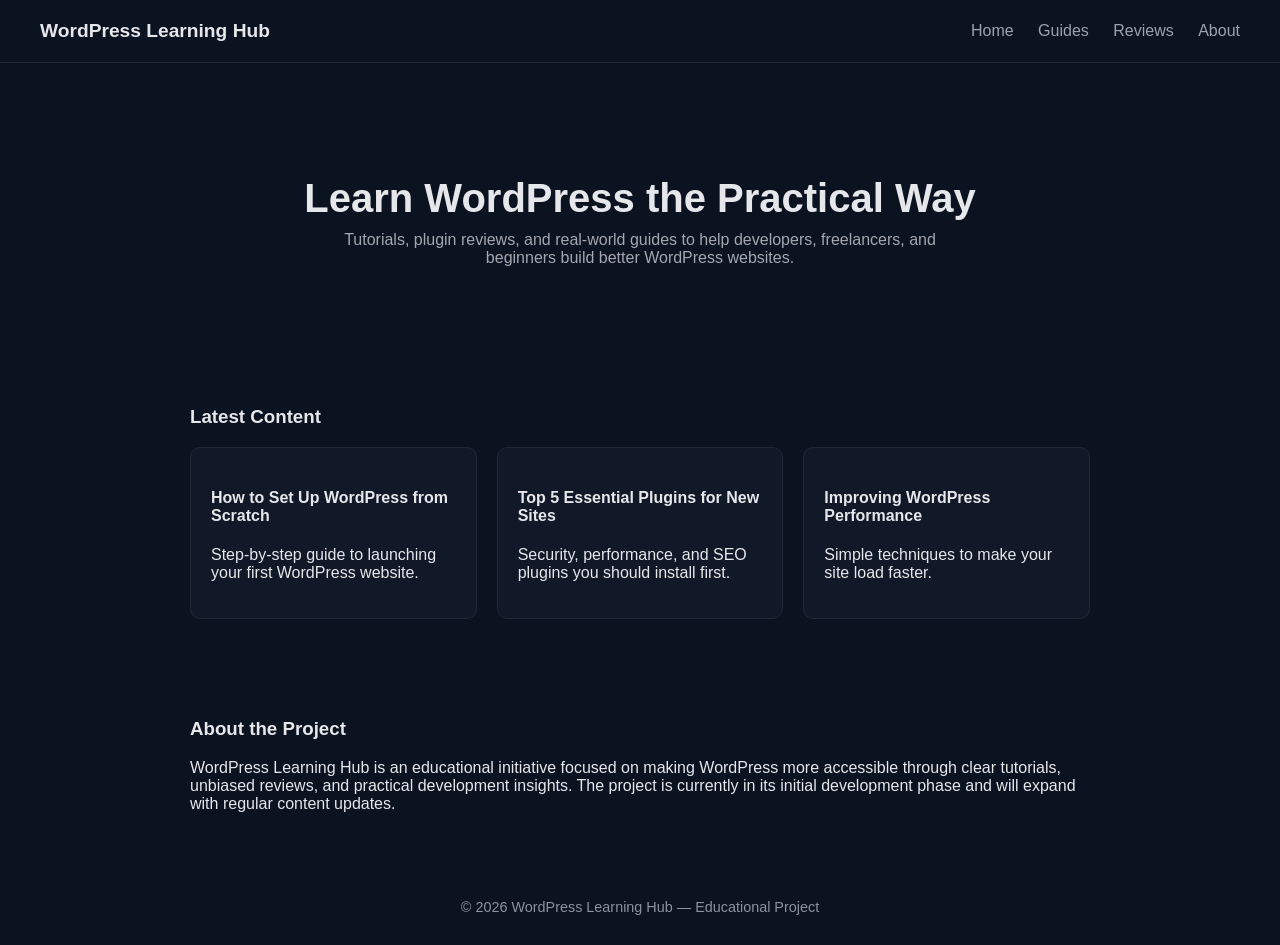
==== index.html @ a3cb044b "Create index.html" ====
<!DOCTYPE html>
<html lang="en">
<head>
  <meta charset="UTF-8" />
  <meta name="viewport" content="width=device-width, initial-scale=1.0"/>
  <title>WordPress Learning Hub</title>

  <style>
    body {
      margin: 0;
      font-family: -apple-system, BlinkMacSystemFont, "Segoe UI", Roboto, Arial;
      background: #0b1220;
      color: #e5e7eb;
    }

    header {
      padding: 20px 40px;
      border-bottom: 1px solid #1f2937;
      display: flex;
      justify-content: space-between;
      align-items: center;
    }

    header h1 {
      font-size: 1.2rem;
      margin: 0;
    }

    nav a {
      color: #9ca3af;
      margin-left: 20px;
      text-decoration: none;
    }

    .hero {
      padding: 80px 40px;
      text-align: center;
    }

    .hero h2 {
      font-size: 2.5rem;
      margin-bottom: 10px;
    }

    .hero p {
      max-width: 600px;
      margin: auto;
      opacity: 0.7;
    }

    .section {
      padding: 40px;
      max-width: 900px;
      margin: auto;
    }

    .cards {
      display: grid;
      grid-template-columns: repeat(auto-fit, minmax(250px, 1fr));
      gap: 20px;
    }

    .card {
      background: #111827;
      padding: 20px;
      border-radius: 10px;
      border: 1px solid #1f2937;
    }

    footer {
      text-align: center;
      padding: 30px;
      font-size: 0.9rem;
      opacity: 0.6;
    }
  </style>
</head>

<body>

<header>
  <h1>WordPress Learning Hub</h1>
  <nav>
    <a href="#">Home</a>
    <a href="#">Guides</a>
    <a href="#">Reviews</a>
    <a href="#">About</a>
  </nav>
</header>

<section class="hero">
  <h2>Learn WordPress the Practical Way</h2>
  <p>
    Tutorials, plugin reviews, and real-world guides to help developers,
    freelancers, and beginners build better WordPress websites.
  </p>
</section>

<section class="section">
  <h3>Latest Content</h3>
  <div class="cards">
    <div class="card">
      <h4>How to Set Up WordPress from Scratch</h4>
      <p>Step-by-step guide to launching your first WordPress website.</p>
    </div>

    <div class="card">
      <h4>Top 5 Essential Plugins for New Sites</h4>
      <p>Security, performance, and SEO plugins you should install first.</p>
    </div>

    <div class="card">
      <h4>Improving WordPress Performance</h4>
      <p>Simple techniques to make your site load faster.</p>
    </div>
  </div>
</section>

<section class="section">
  <h3>About the Project</h3>
  <p>
    WordPress Learning Hub is an educational initiative focused on making
    WordPress more accessible through clear tutorials, unbiased reviews,
    and practical development insights. The project is currently in its
    initial development phase and will expand with regular content updates.
  </p>
</section>

<footer>
  © 2026 WordPress Learning Hub — Educational Project
</footer>

</body>
</html>
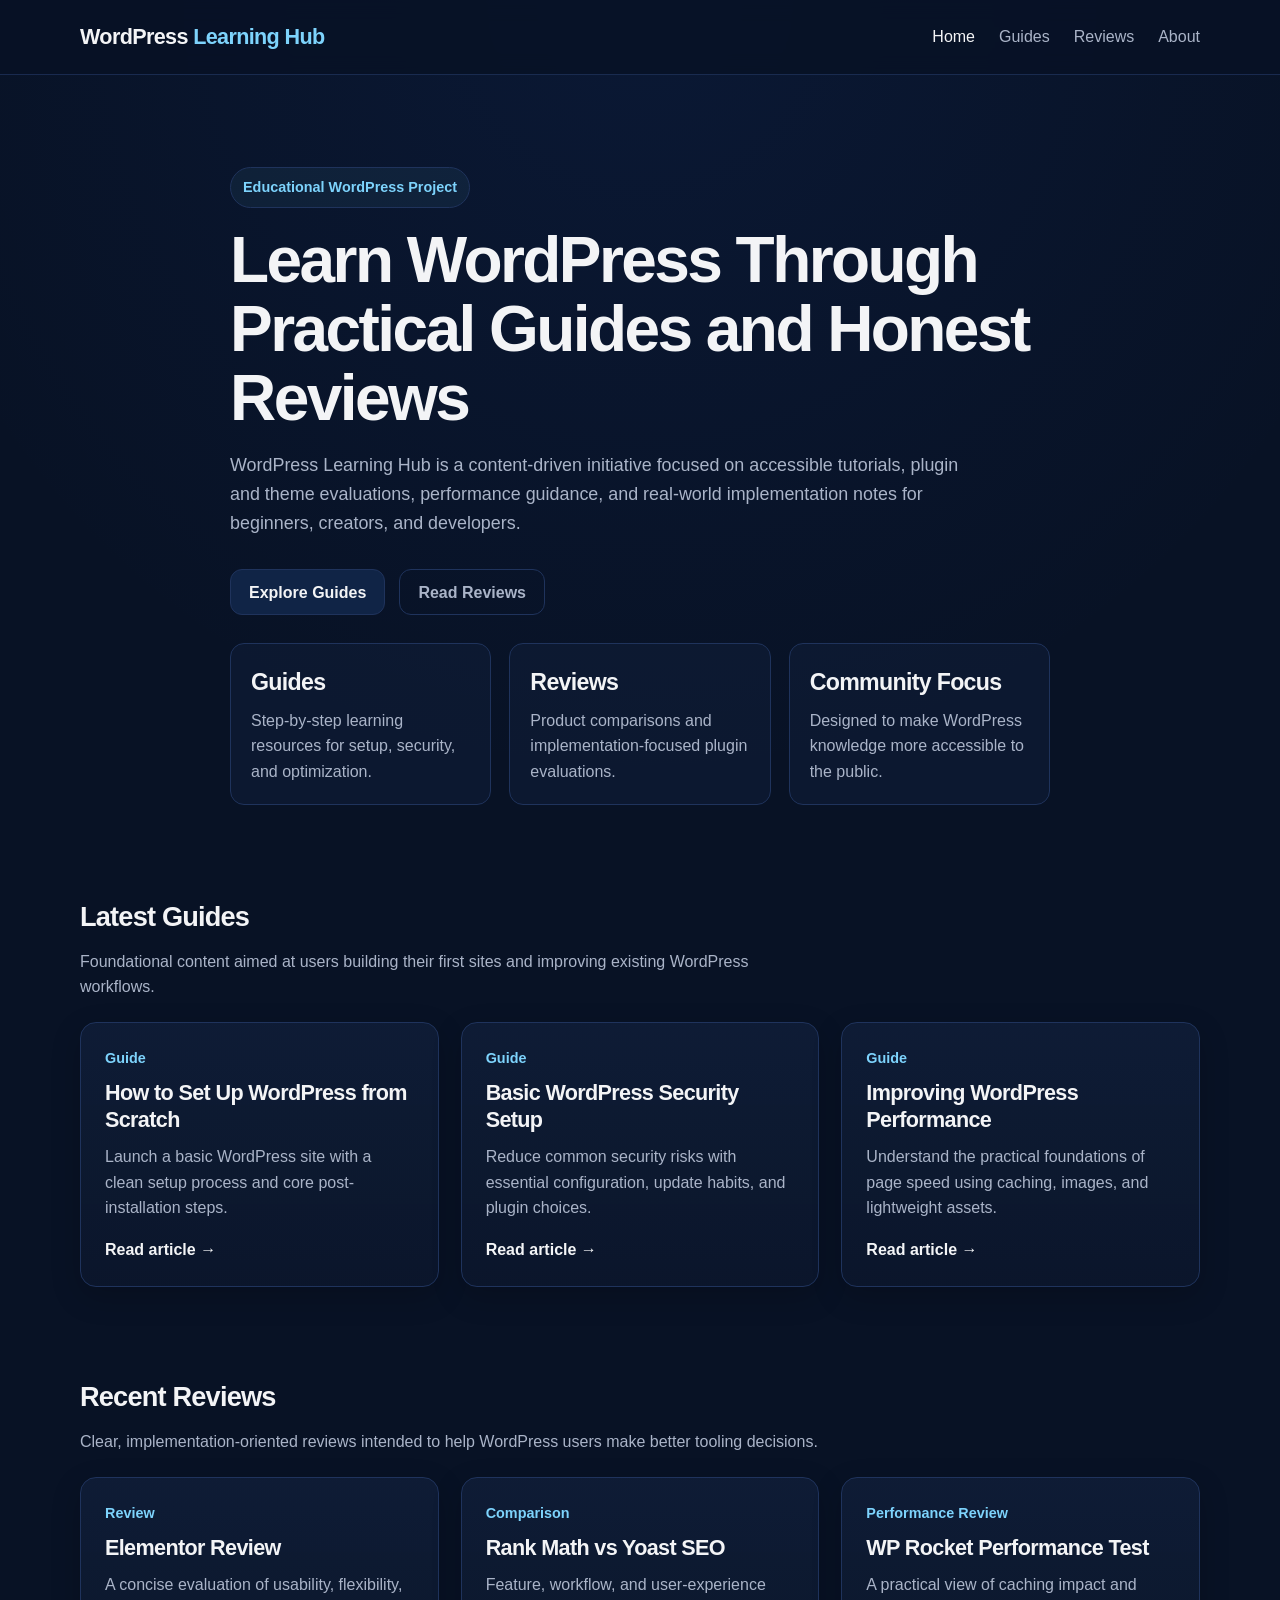
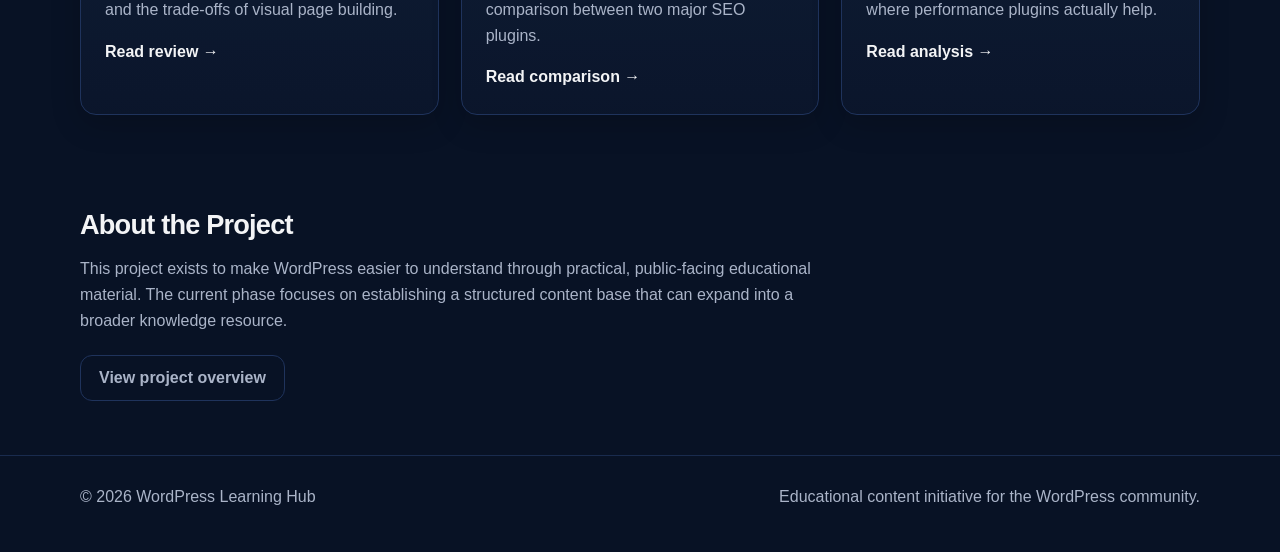
==== commit 42810545: "v2" ====
--- a/index.html
+++ b/index.html
@@ -2,133 +2,139 @@
 <html lang="en">
 <head>
   <meta charset="UTF-8" />
-  <meta name="viewport" content="width=device-width, initial-scale=1.0"/>
+  <meta name="viewport" content="width=device-width, initial-scale=1.0" />
   <title>WordPress Learning Hub</title>
+  <meta name="description" content="Educational WordPress project with tutorials, reviews, and practical implementation guides." />
+  <link rel="stylesheet" href="style.css" />
+</head>
+<body>
+  <header class="site-header">
+    <div class="container header-inner">
+      <a class="brand" href="index.html">WordPress <span>Learning Hub</span></a>
+      <nav class="site-nav">
+        <a class="active" href="index.html">Home</a>
+        <a href="guides.html">Guides</a>
+        <a href="reviews.html">Reviews</a>
+        <a href="about.html">About</a>
+      </nav>
+    </div>
+  </header>
 
-  <style>
-    body {
-      margin: 0;
-      font-family: -apple-system, BlinkMacSystemFont, "Segoe UI", Roboto, Arial;
-      background: #0b1220;
-      color: #e5e7eb;
-    }
+  <main>
+    <section class="hero">
+      <div class="container hero-inner">
+        <div class="eyebrow">Educational WordPress Project</div>
+        <h1>Learn WordPress Through Practical Guides and Honest Reviews</h1>
+        <p>
+          WordPress Learning Hub is a content-driven initiative focused on accessible tutorials,
+          plugin and theme evaluations, performance guidance, and real-world implementation notes
+          for beginners, creators, and developers.
+        </p>
+        <div class="hero-actions">
+          <a class="button button-primary" href="guides.html">Explore Guides</a>
+          <a class="button button-secondary" href="reviews.html">Read Reviews</a>
+        </div>
 
-    header {
-      padding: 20px 40px;
-      border-bottom: 1px solid #1f2937;
-      display: flex;
-      justify-content: space-between;
-      align-items: center;
-    }
+        <div class="stats">
+          <div class="stat">
+            <strong>Guides</strong>
+            <span>Step-by-step learning resources for setup, security, and optimization.</span>
+          </div>
+          <div class="stat">
+            <strong>Reviews</strong>
+            <span>Product comparisons and implementation-focused plugin evaluations.</span>
+          </div>
+          <div class="stat">
+            <strong>Community Focus</strong>
+            <span>Designed to make WordPress knowledge more accessible to the public.</span>
+          </div>
+        </div>
+      </div>
+    </section>
 
-    header h1 {
-      font-size: 1.2rem;
-      margin: 0;
-    }
+    <section class="section">
+      <div class="container">
+        <div class="section-header">
+          <h2>Latest Guides</h2>
+          <p>Foundational content aimed at users building their first sites and improving existing WordPress workflows.</p>
+        </div>
 
-    nav a {
-      color: #9ca3af;
-      margin-left: 20px;
-      text-decoration: none;
-    }
+        <div class="grid grid-3">
+          <a class="card" href="guides/install-wordpress.html">
+            <div class="meta">Guide</div>
+            <h3>How to Set Up WordPress from Scratch</h3>
+            <p>Launch a basic WordPress site with a clean setup process and core post-installation steps.</p>
+            <span class="card-link">Read article →</span>
+          </a>
 
-    .hero {
-      padding: 80px 40px;
-      text-align: center;
-    }
+          <a class="card" href="guides/security-setup.html">
+            <div class="meta">Guide</div>
+            <h3>Basic WordPress Security Setup</h3>
+            <p>Reduce common security risks with essential configuration, update habits, and plugin choices.</p>
+            <span class="card-link">Read article →</span>
+          </a>
 
-    .hero h2 {
-      font-size: 2.5rem;
-      margin-bottom: 10px;
-    }
+          <a class="card" href="guides/speed-optimization.html">
+            <div class="meta">Guide</div>
+            <h3>Improving WordPress Performance</h3>
+            <p>Understand the practical foundations of page speed using caching, images, and lightweight assets.</p>
+            <span class="card-link">Read article →</span>
+          </a>
+        </div>
+      </div>
+    </section>
 
-    .hero p {
-      max-width: 600px;
-      margin: auto;
-      opacity: 0.7;
-    }
+    <section class="section">
+      <div class="container">
+        <div class="section-header">
+          <h2>Recent Reviews</h2>
+          <p>Clear, implementation-oriented reviews intended to help WordPress users make better tooling decisions.</p>
+        </div>
 
-    .section {
-      padding: 40px;
-      max-width: 900px;
-      margin: auto;
-    }
+        <div class="grid grid-3">
+          <a class="card" href="reviews/elementor-review.html">
+            <div class="meta">Review</div>
+            <h3>Elementor Review</h3>
+            <p>A concise evaluation of usability, flexibility, and the trade-offs of visual page building.</p>
+            <span class="card-link">Read review →</span>
+          </a>
 
-    .cards {
-      display: grid;
-      grid-template-columns: repeat(auto-fit, minmax(250px, 1fr));
-      gap: 20px;
-    }
+          <a class="card" href="reviews/rank-math-vs-yoast.html">
+            <div class="meta">Comparison</div>
+            <h3>Rank Math vs Yoast SEO</h3>
+            <p>Feature, workflow, and user-experience comparison between two major SEO plugins.</p>
+            <span class="card-link">Read comparison →</span>
+          </a>
 
-    .card {
-      background: #111827;
-      padding: 20px;
-      border-radius: 10px;
-      border: 1px solid #1f2937;
-    }
+          <a class="card" href="reviews/wp-rocket-test.html">
+            <div class="meta">Performance Review</div>
+            <h3>WP Rocket Performance Test</h3>
+            <p>A practical view of caching impact and where performance plugins actually help.</p>
+            <span class="card-link">Read analysis →</span>
+          </a>
+        </div>
+      </div>
+    </section>
 
-    footer {
-      text-align: center;
-      padding: 30px;
-      font-size: 0.9rem;
-      opacity: 0.6;
-    }
-  </style>
-</head>
+    <section class="section">
+      <div class="container">
+        <div class="section-header">
+          <h2>About the Project</h2>
+          <p>
+            This project exists to make WordPress easier to understand through practical, public-facing educational material.
+            The current phase focuses on establishing a structured content base that can expand into a broader knowledge resource.
+          </p>
+        </div>
+        <a class="button button-secondary" href="about.html">View project overview</a>
+      </div>
+    </section>
+  </main>
 
-<body>
-
-<header>
-  <h1>WordPress Learning Hub</h1>
-  <nav>
-    <a href="#">Home</a>
-    <a href="#">Guides</a>
-    <a href="#">Reviews</a>
-    <a href="#">About</a>
-  </nav>
-</header>
-
-<section class="hero">
-  <h2>Learn WordPress the Practical Way</h2>
-  <p>
-    Tutorials, plugin reviews, and real-world guides to help developers,
-    freelancers, and beginners build better WordPress websites.
-  </p>
-</section>
-
-<section class="section">
-  <h3>Latest Content</h3>
-  <div class="cards">
-    <div class="card">
-      <h4>How to Set Up WordPress from Scratch</h4>
-      <p>Step-by-step guide to launching your first WordPress website.</p>
+  <footer class="site-footer">
+    <div class="container footer-inner">
+      <div>© 2026 WordPress Learning Hub</div>
+      <div>Educational content initiative for the WordPress community.</div>
     </div>
-
-    <div class="card">
-      <h4>Top 5 Essential Plugins for New Sites</h4>
-      <p>Security, performance, and SEO plugins you should install first.</p>
-    </div>
-
-    <div class="card">
-      <h4>Improving WordPress Performance</h4>
-      <p>Simple techniques to make your site load faster.</p>
-    </div>
-  </div>
-</section>
-
-<section class="section">
-  <h3>About the Project</h3>
-  <p>
-    WordPress Learning Hub is an educational initiative focused on making
-    WordPress more accessible through clear tutorials, unbiased reviews,
-    and practical development insights. The project is currently in its
-    initial development phase and will expand with regular content updates.
-  </p>
-</section>
-
-<footer>
-  © 2026 WordPress Learning Hub — Educational Project
-</footer>
-
+  </footer>
 </body>
 </html>
--- a/style.css
+++ b/style.css
@@ -0,0 +1,436 @@
+:root {
+  --bg: #081225;
+  --bg-soft: #0d1a33;
+  --panel: #0f1c36;
+  --panel-hover: #152544;
+  --border: #1f335c;
+  --text: #f3f4f6;
+  --muted: #aab4c8;
+  --accent: #7dd3fc;
+  --max-width: 1120px;
+  --radius: 16px;
+  --shadow: 0 10px 30px rgba(0, 0, 0, 0.18);
+}
+
+* {
+  box-sizing: border-box;
+}
+
+html {
+  scroll-behavior: smooth;
+}
+
+body {
+  margin: 0;
+  font-family: Inter, -apple-system, BlinkMacSystemFont, "Segoe UI", Roboto, Arial, sans-serif;
+  background:
+    radial-gradient(circle at top, rgba(37, 99, 235, 0.08), transparent 35%),
+    var(--bg);
+  color: var(--text);
+  line-height: 1.6;
+}
+
+a {
+  color: inherit;
+  text-decoration: none;
+}
+
+img {
+  max-width: 100%;
+  display: block;
+}
+
+.container {
+  width: min(var(--max-width), calc(100% - 40px));
+  margin: 0 auto;
+}
+
+.site-header {
+  position: sticky;
+  top: 0;
+  z-index: 20;
+  backdrop-filter: blur(10px);
+  background: rgba(8, 18, 37, 0.82);
+  border-bottom: 1px solid rgba(31, 51, 92, 0.75);
+}
+
+.header-inner {
+  min-height: 74px;
+  display: flex;
+  align-items: center;
+  justify-content: space-between;
+  gap: 24px;
+}
+
+.brand {
+  font-size: 1.35rem;
+  font-weight: 800;
+  letter-spacing: -0.03em;
+}
+
+.brand span {
+  color: var(--accent);
+}
+
+.site-nav {
+  display: flex;
+  gap: 24px;
+  flex-wrap: wrap;
+}
+
+.site-nav a {
+  color: var(--muted);
+  font-weight: 500;
+  transition: color 0.2s ease;
+}
+
+.site-nav a:hover,
+.site-nav a.active {
+  color: var(--text);
+}
+
+.hero {
+  padding: 92px 0 56px;
+}
+
+.hero-inner {
+  max-width: 820px;
+}
+
+.eyebrow {
+  display: inline-block;
+  margin-bottom: 18px;
+  padding: 8px 12px;
+  border: 1px solid var(--border);
+  border-radius: 999px;
+  color: var(--accent);
+  background: rgba(125, 211, 252, 0.06);
+  font-size: 0.9rem;
+  font-weight: 600;
+}
+
+.hero h1,
+.page-hero h1,
+.article-header h1 {
+  margin: 0 0 18px;
+  line-height: 1.08;
+  letter-spacing: -0.04em;
+  font-size: clamp(2.4rem, 5vw, 4.25rem);
+}
+
+.hero p,
+.page-hero p,
+.article-header p {
+  margin: 0;
+  max-width: 760px;
+  color: var(--muted);
+  font-size: 1.12rem;
+}
+
+.hero-actions {
+  margin-top: 32px;
+  display: flex;
+  gap: 14px;
+  flex-wrap: wrap;
+}
+
+.button {
+  display: inline-flex;
+  align-items: center;
+  justify-content: center;
+  min-height: 46px;
+  padding: 0 18px;
+  border-radius: 12px;
+  border: 1px solid var(--border);
+  font-weight: 700;
+  transition: transform 0.15s ease, background 0.2s ease, border-color 0.2s ease;
+}
+
+.button:hover {
+  transform: translateY(-1px);
+}
+
+.button-primary {
+  background: #102446;
+  color: var(--text);
+}
+
+.button-primary:hover {
+  background: #153058;
+}
+
+.button-secondary {
+  background: transparent;
+  color: var(--muted);
+}
+
+.button-secondary:hover {
+  color: var(--text);
+  border-color: #355189;
+}
+
+.section {
+  padding: 34px 0 54px;
+}
+
+.section-header {
+  margin-bottom: 22px;
+}
+
+.section-header h2 {
+  margin: 0 0 10px;
+  font-size: 1.7rem;
+  letter-spacing: -0.03em;
+}
+
+.section-header p {
+  margin: 0;
+  color: var(--muted);
+  max-width: 740px;
+}
+
+.grid {
+  display: grid;
+  gap: 22px;
+}
+
+.grid-3 {
+  grid-template-columns: repeat(3, minmax(0, 1fr));
+}
+
+.grid-2 {
+  grid-template-columns: repeat(2, minmax(0, 1fr));
+}
+
+.card {
+  display: block;
+  background: linear-gradient(180deg, rgba(15, 28, 54, 0.95), rgba(11, 22, 43, 0.98));
+  border: 1px solid var(--border);
+  border-radius: var(--radius);
+  padding: 24px;
+  box-shadow: var(--shadow);
+  transition: transform 0.18s ease, border-color 0.2s ease, background 0.2s ease;
+}
+
+.card:hover {
+  transform: translateY(-3px);
+  border-color: #355189;
+  background: linear-gradient(180deg, rgba(21, 37, 68, 0.98), rgba(12, 24, 46, 1));
+}
+
+.card .meta {
+  margin-bottom: 10px;
+  color: var(--accent);
+  font-size: 0.9rem;
+  font-weight: 700;
+}
+
+.card h3 {
+  margin: 0 0 10px;
+  font-size: 1.35rem;
+  line-height: 1.25;
+  letter-spacing: -0.03em;
+}
+
+.card p {
+  margin: 0 0 16px;
+  color: var(--muted);
+}
+
+.card-link {
+  color: var(--text);
+  font-weight: 700;
+}
+
+.stats {
+  display: grid;
+  grid-template-columns: repeat(3, minmax(0, 1fr));
+  gap: 18px;
+  margin-top: 28px;
+}
+
+.stat {
+  padding: 20px;
+  border-radius: 14px;
+  border: 1px solid var(--border);
+  background: rgba(15, 28, 54, 0.7);
+}
+
+.stat strong {
+  display: block;
+  margin-bottom: 6px;
+  font-size: 1.45rem;
+  letter-spacing: -0.03em;
+}
+
+.stat span {
+  color: var(--muted);
+}
+
+.page-hero,
+.article-header {
+  padding: 72px 0 30px;
+}
+
+.list {
+  display: grid;
+  gap: 18px;
+}
+
+.list-item {
+  display: block;
+  padding: 22px 24px;
+  border: 1px solid var(--border);
+  border-radius: 14px;
+  background: rgba(15, 28, 54, 0.78);
+  transition: transform 0.18s ease, border-color 0.2s ease;
+}
+
+.list-item:hover {
+  transform: translateY(-2px);
+  border-color: #355189;
+}
+
+.list-item .meta {
+  color: var(--accent);
+  font-size: 0.9rem;
+  font-weight: 700;
+  margin-bottom: 8px;
+}
+
+.list-item h2 {
+  margin: 0 0 8px;
+  font-size: 1.45rem;
+  letter-spacing: -0.03em;
+}
+
+.list-item p {
+  margin: 0;
+  color: var(--muted);
+}
+
+.article-layout {
+  padding: 0 0 64px;
+}
+
+.article-shell {
+  display: grid;
+  grid-template-columns: minmax(0, 1fr) 280px;
+  gap: 28px;
+  align-items: start;
+}
+
+.article-main {
+  border: 1px solid var(--border);
+  border-radius: 18px;
+  background: rgba(15, 28, 54, 0.78);
+  padding: 30px;
+  box-shadow: var(--shadow);
+}
+
+.article-main h2 {
+  margin-top: 0;
+  font-size: 1.5rem;
+  letter-spacing: -0.03em;
+}
+
+.article-main h3 {
+  margin-top: 28px;
+  font-size: 1.15rem;
+}
+
+.article-main p,
+.article-main li {
+  color: #d8deea;
+}
+
+.article-main ul {
+  padding-left: 20px;
+}
+
+.article-sidebar {
+  position: sticky;
+  top: 96px;
+}
+
+.sidebar-card {
+  border: 1px solid var(--border);
+  border-radius: 16px;
+  background: rgba(15, 28, 54, 0.78);
+  padding: 22px;
+  box-shadow: var(--shadow);
+}
+
+.sidebar-card h3 {
+  margin-top: 0;
+  font-size: 1.1rem;
+}
+
+.sidebar-card p,
+.sidebar-card li {
+  color: var(--muted);
+}
+
+.sidebar-card ul {
+  padding-left: 18px;
+  margin-bottom: 0;
+}
+
+.site-footer {
+  padding: 28px 0 42px;
+  border-top: 1px solid rgba(31, 51, 92, 0.75);
+  color: var(--muted);
+}
+
+.footer-inner {
+  display: flex;
+  justify-content: space-between;
+  gap: 18px;
+  flex-wrap: wrap;
+}
+
+.muted {
+  color: var(--muted);
+}
+
+@media (max-width: 960px) {
+  .grid-3,
+  .grid-2,
+  .stats,
+  .article-shell {
+    grid-template-columns: 1fr;
+  }
+
+  .article-sidebar {
+    position: static;
+  }
+}
+
+@media (max-width: 640px) {
+  .header-inner {
+    align-items: flex-start;
+    flex-direction: column;
+    padding: 16px 0;
+  }
+
+  .site-nav {
+    gap: 16px;
+  }
+
+  .hero,
+  .page-hero,
+  .article-header {
+    padding-top: 56px;
+  }
+
+  .container {
+    width: min(var(--max-width), calc(100% - 24px));
+  }
+
+  .card,
+  .article-main,
+  .sidebar-card,
+  .list-item {
+    padding: 20px;
+  }
+}
